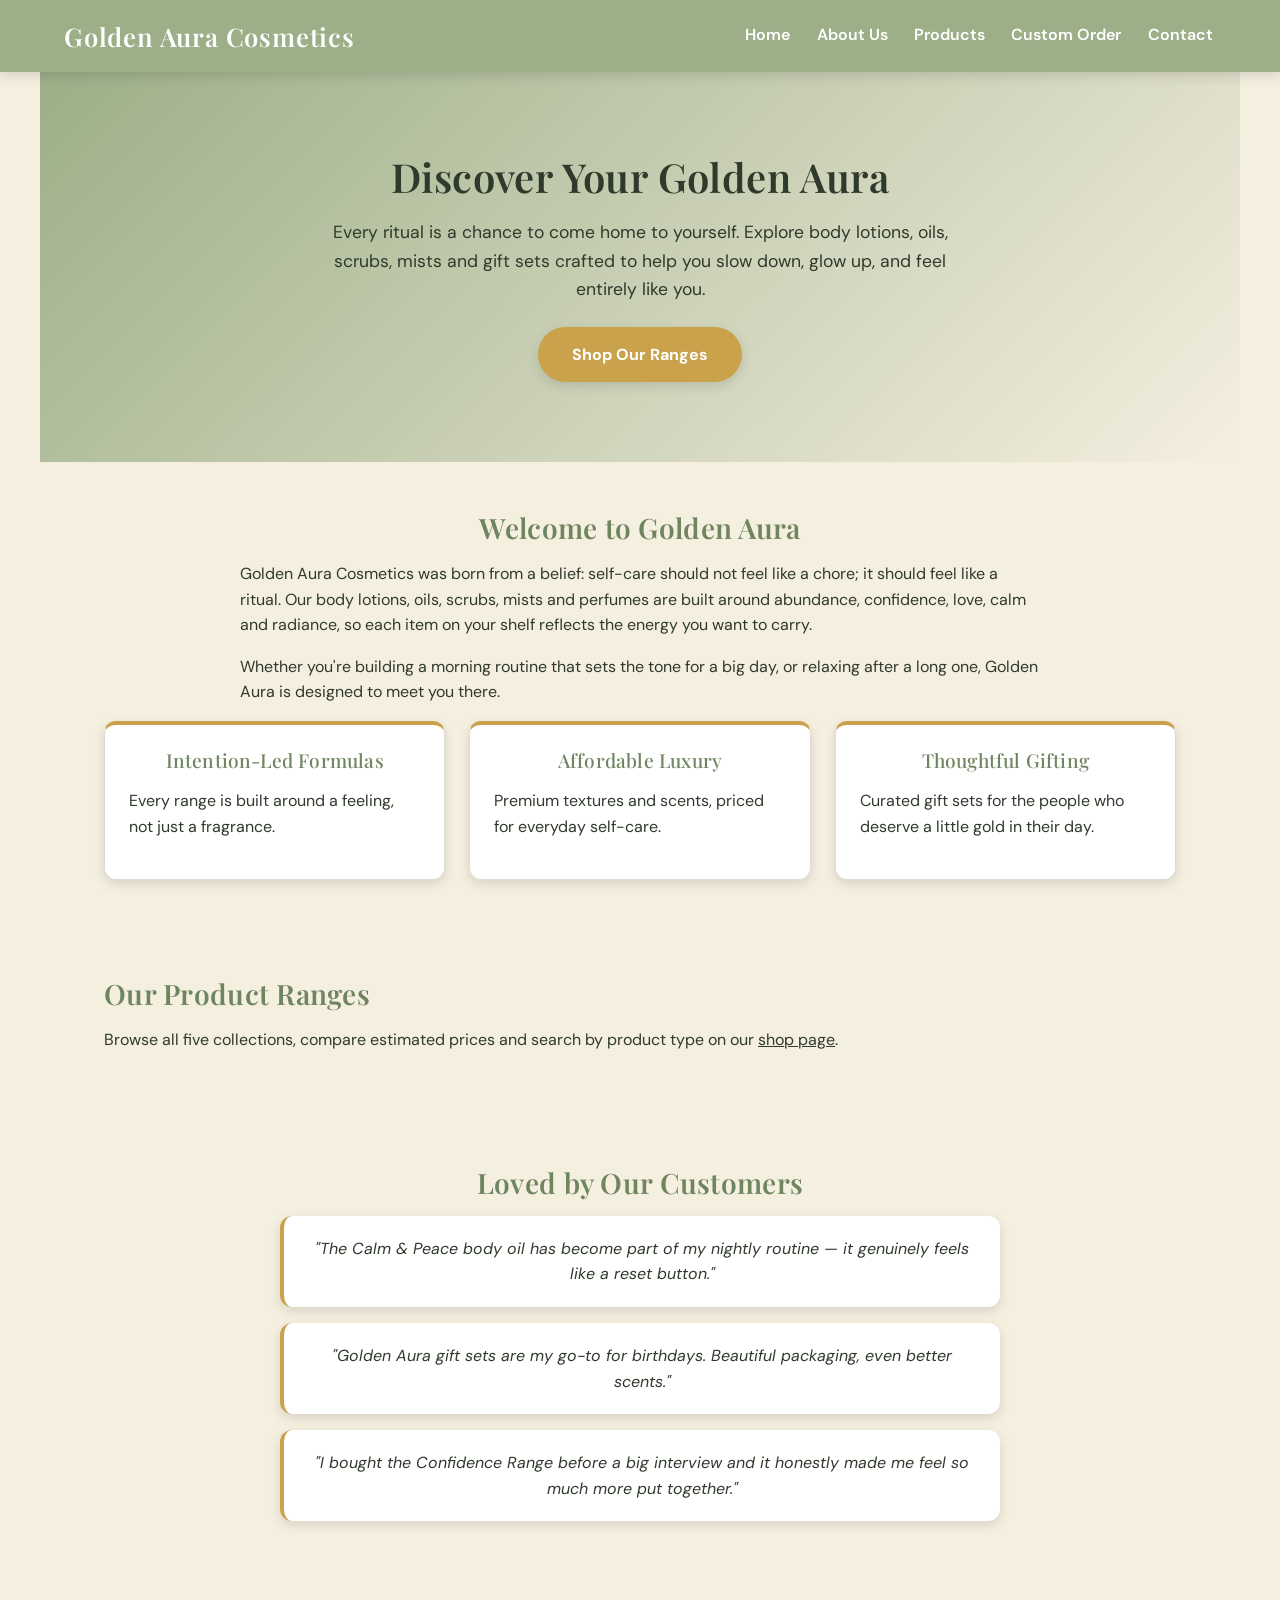
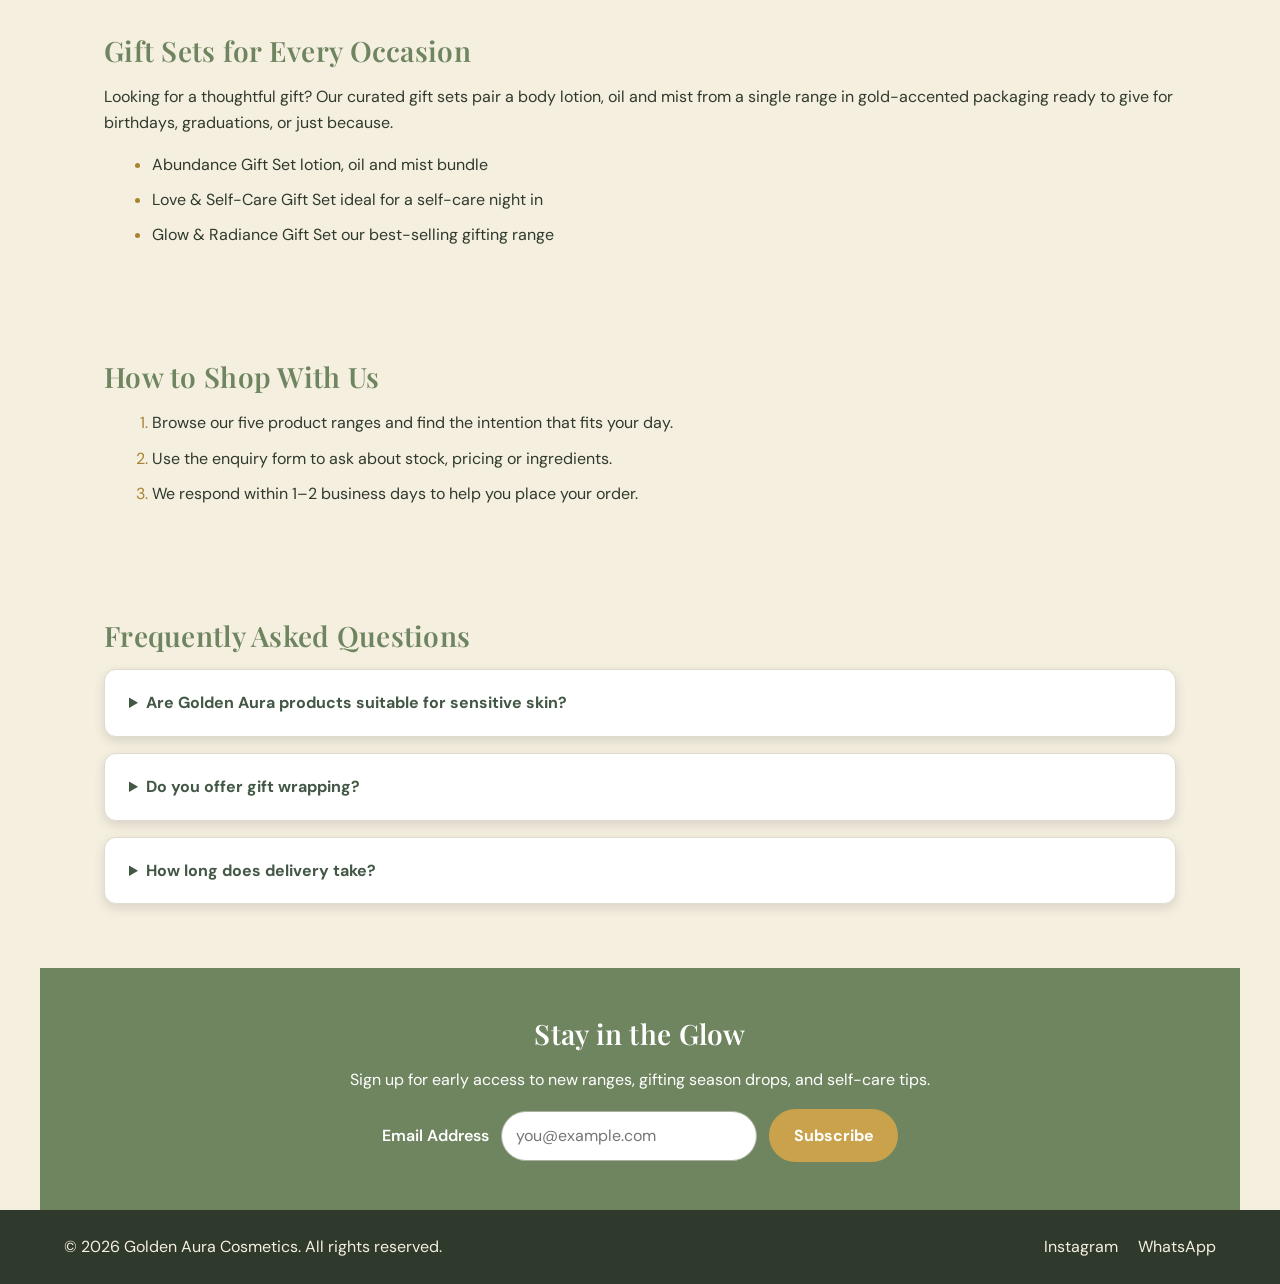
==== index.html @ 9e83bab6 "feat: align site with part 3 requirements Co-authored-by: Copilot <223556219+Copilot@users.noreply.g" ====
<!DOCTYPE html>
<html lang="en">
<head>
  <meta charset="UTF-8">
  <meta name="viewport" content="width=device-width, initial-scale=1.0">
  <title>Golden Aura Cosmetics | Beauty &amp; Self-Care</title>
  <meta name="description" content="Golden Aura Cosmetics offers body lotions, oils, scrubs, perfumes and gift sets inspired by self-care, confidence and positive intention.">
  <meta name="theme-color" content="#9caf88">
  <link rel="canonical" href="https://emgpsd.github.io/wede5020-2026-part-3-st10526409/">
  <link rel="preconnect" href="https://fonts.googleapis.com">
  <link rel="preconnect" href="https://fonts.gstatic.com" crossorigin>
  <link rel="stylesheet" href="https://fonts.googleapis.com/css2?family=DM+Sans:wght@400;500;600;700&amp;family=Playfair+Display:wght@500;600;700&amp;display=swap">
  <link rel="stylesheet" href="css/style.css">
</head>
<body>

  <header>
    <div class="logo">
      <h1>Golden Aura Cosmetics</h1>
    </div>
    <nav>
      <ul>
        <li><a href="index.html">Home</a></li>
        <li><a href="about.html">About Us</a></li>
        <li><a href="products/services.html">Products</a></li>
        <li><a href="enquiry.html">Custom Order</a></li>
        <li><a href="contact.html">Contact</a></li>
      </ul>
    </nav>
  </header>

  <main>

    <section class="hero">
      <h2>Discover Your Golden Aura</h2>
      <p>
        Every ritual is a chance to come home to yourself. Explore body lotions, oils,
        scrubs, mists and gift sets crafted to help you slow down, glow up, and feel
        entirely like you.
      </p>
      <a href="products/services.html" class="cta-button">Shop Our Ranges</a>
    </section>

    <section class="intro">
      <h2>Welcome to Golden Aura</h2>
      <p>
        Golden Aura Cosmetics was born from a belief: self-care should not feel
        like a chore; it should feel like a ritual. Our body lotions, oils, scrubs,
        mists and perfumes are built around abundance, confidence, love, calm and
        radiance, so each item on your shelf reflects the energy you want to carry.
      </p>
      <p>
        Whether you're building a morning routine that sets the tone for a big day,
        or relaxing after a long one, Golden Aura is designed to meet you there.
      </p>
      <div class="value-cards">
      <article class="value-card">
        <h3>Intention-Led Formulas</h3>
        <p>Every range is built around a feeling, not just a fragrance.</p>
      </article>
      <article class="value-card">
        <h3>Affordable Luxury</h3>
        <p>Premium textures and scents, priced for everyday self-care.</p>
      </article>
      <article class="value-card">
        <h3>Thoughtful Gifting</h3>
        <p>Curated gift sets for the people who deserve a little gold in their day.</p>
      </article>
      </div>
    </section>

    <section class="featured-ranges" id="product-ranges">
      <h2>Our Product Ranges</h2>
      <p>Browse all five collections, compare estimated prices and search by product type on our <a href="products/services.html">shop page</a>.</p>
    </section>

    <section class="testimonials-preview">
      <h2>Loved by Our Customers</h2>
      <blockquote>
        "The Calm &amp; Peace body oil has become part of my nightly routine —
        it genuinely feels like a reset button."
      </blockquote>
      <blockquote>
        "Golden Aura gift sets are my go-to for birthdays. Beautiful packaging,
        even better scents."
      </blockquote>
      <blockquote>
        "I bought the Confidence Range before a big interview and it honestly
        made me feel so much more put together."
      </blockquote>
    </section>

    <section class="gift-sets">
      <h2>Gift Sets for Every Occasion</h2>
      <p>
        Looking for a thoughtful gift? Our curated gift sets pair a body lotion,
        oil and mist from a single range in gold-accented packaging ready to
        give for birthdays, graduations, or just because.
      </p>
      <ul>
        <li>Abundance Gift Set lotion, oil and mist bundle</li>
        <li>Love &amp; Self-Care Gift Set ideal for a self-care night in</li>
        <li>Glow &amp; Radiance Gift Set our best-selling gifting range</li>
      </ul>
    </section>

    <section class="how-it-works">
      <h2>How to Shop With Us</h2>
      <ol>
        <li>Browse our five product ranges and find the intention that fits your day.</li>
        <li>Use the enquiry form to ask about stock, pricing or ingredients.</li>
        <li>We respond within 1–2 business days to help you place your order.</li>
      </ol>
    </section>

    <section class="faq-preview">
      <h2>Frequently Asked Questions</h2>
      <details class="faq-item">
        <summary>Are Golden Aura products suitable for sensitive skin?</summary>
        <p>Most of our formulas are gentle and fragrance-balanced, but we recommend checking the ingredient list on each product page or asking us directly via the enquiry form.</p>
      </details>
      <details class="faq-item">
        <summary>Do you offer gift wrapping?</summary>
        <p>Yes, all gift sets come in branded, gold-accented packaging at no extra cost.</p>
      </details>
      <details class="faq-item">
        <summary>How long does delivery take?</summary>
        <p>Delivery timelines depend on your location — reach out via our contact page for an estimate.</p>
      </details>
    </section>

    <section class="newsletter">
      <h2>Stay in the Glow</h2>
      <p>Sign up for early access to new ranges, gifting season drops, and self-care tips.</p>
      <form action="mailto:MY@goldenauracosmetics.com" method="post" enctype="text/plain" data-validate data-mailto="MY@goldenauracosmetics.com">
        <input type="hidden" name="message-type" value="Newsletter sign-up">
        <label for="email">Email Address</label>
        <input type="email" id="email" name="email" placeholder="you@example.com" required>
        <button type="submit">Subscribe</button>
      </form>
    </section>

  </main>

  <footer>
    <div class="footer-content">
      <p>&copy; 2026 Golden Aura Cosmetics. All rights reserved.</p>
      <div class="social-links">
        <a href="https://www.instagram.com/goldenauracosmetics/" target="_blank" rel="noopener noreferrer">Instagram</a>
        <a href="https://wa.me/27671446283" target="_blank" rel="noopener noreferrer">WhatsApp</a>
      </div>
    </div>
  </footer>

  <script src="js/validation.js"></script>
</body>
</html>
---- css/style.css ----
:root {
  /* Brand colours and shared design values */
  --sage: #9caf88;
  --sage-dark: #6f8560;
  --sage-deep: #435745;
  --cream: #f5efe0;
  --gold: #c9a24b;
  --gold-dark: #a8832f;
  --text: #2f3a2c;
  --white: #ffffff;
  --line: #dedbd1;
  --font-main: "DM Sans", "Segoe UI", sans-serif;
  --font-display: "Playfair Display", Georgia, serif;
  --radius: 0.75rem;
  --shadow: 0 0.25rem 0.75rem rgba(0, 0, 0, 0.12);
}

/* Base / keep spacing and images consistent on every page. */
*,
*::before,
*::after {
  margin: 0;
  padding: 0;
  box-sizing: border-box;
}

html {
  font-size: 100%;
  scroll-behavior: smooth;
}

body {
  display: flex;
  flex-direction: column;
  min-height: 100vh;
  margin: 0;
  color: var(--text);
  background: var(--cream);
  font-family: var(--font-main);
  font-size: 1rem;
  font-weight: 400;
  line-height: 1.6;
}

img {
  display: block;
  max-width: 100%;
  height: auto;
}

a {
  color: inherit;
}

a:hover {
  color: var(--gold-dark);
}

a:focus-visible,
button:focus-visible,
input:focus-visible,
textarea:focus-visible,
select:focus-visible {
  outline: 3px solid var(--gold-dark);
  outline-offset: 3px;
}

a:active {
  color: var(--sage-deep);
}

h1,
h2,
h3,
h4,
h5,
h6 {
  margin: 0 0 1rem;
  font-family: var(--font-display);
  font-weight: 600;
  line-height: 1.25;
  letter-spacing: 0.01em;
}

h1 {
  font-size: 2.25rem;
}

h2 {
  color: var(--sage-dark);
  font-size: 1.75rem;
}

h3 {
  font-size: 1.2rem;
}

h4 {
  font-size: 1.1rem;
}

h5 {
  font-size: 1rem;
}

h6 {
  font-size: 0.9rem;
}

p {
  margin-top: 0;
  margin-bottom: 1rem;
}

ul,
ol {
  margin-bottom: 1rem;
  padding-left: 1.5rem;
}

main {
  flex: 1;
  width: 100%;
}

main > section {
  width: min(100%, 75rem);
  margin: 0 auto;
  padding: 3rem 5%;
}

/* Shared header and navigation use Flexbox for wide and narrow screens. */
header {
  position: sticky;
  z-index: 10;
  top: 0;
  display: flex;
  align-items: center;
  justify-content: space-between;
  gap: 1.5rem;
  padding: 1rem 5%;
  color: var(--white);
  background: var(--sage);
  box-shadow: var(--shadow);
}

.logo h1 {
  margin: 0;
  color: var(--white);
  font-size: 1.6rem;
  letter-spacing: 0.05rem;
}

.logo {
  display: flex;
  align-items: center;
  gap: 0.75rem;
}

.logo img {
  width: 3.5rem;
  height: 3.5rem;
  object-fit: contain;
  background: var(--cream);
  border-radius: 50%;
}

nav ul {
  display: flex;
  align-items: center;
  gap: 1.25rem;
  margin: 0;
  padding: 0;
  list-style: none;
}

nav a {
  display: inline-block;
  padding: 0.4rem 0.2rem;
  color: var(--white);
  font-weight: 600;
  text-decoration: none;
  border-bottom: 0.15rem solid transparent;
  transition: color 180ms ease, border-color 180ms ease;
}

nav a:hover,
nav a:focus-visible {
  color: var(--cream);
  border-bottom-color: var(--gold);
}

nav a:active {
  color: var(--gold);
}

/* Home-page hero and call-to-action. */
main > .hero {
  max-width: none;
  padding: 5rem 5%;
  text-align: center;
  background: linear-gradient(135deg, var(--sage), var(--cream));
}

.hero h2 {
  color: var(--text);
  font-size: 2.5rem;
}

.hero p {
  max-width: 40rem;
  margin: 0 auto 1.5rem;
  font-size: 1.1rem;
}

.cta-button {
  display: inline-block;
  padding: 0.8rem 2rem;
  color: var(--white);
  background: var(--gold);
  border: 2px solid transparent;
  border-radius: 2rem;
  box-shadow: var(--shadow);
  font-weight: 700;
  text-decoration: none;
  transition: background-color 180ms ease, transform 180ms ease;
}

.cta-button:hover,
.cta-button:focus-visible {
  background: var(--gold-dark);
  transform: translateY(-0.15rem);
}

.cta-button:active {
  transform: translateY(0);
}

.intro,
.testimonials-preview {
  text-align: center;
}

.intro p {
  max-width: 50rem;
  margin-right: auto;
  margin-left: auto;
  text-align: left;
}

/* Card collections use Grid and collapse progressively at smaller widths. */
.value-cards,
.range-cards {
  display: grid;
  grid-template-columns: repeat(3, minmax(0, 1fr));
  gap: 1.5rem;
}

.value-card,
.range-card {
  padding: 1.5rem;
  background: var(--white);
  border: 1px solid var(--line);
  border-top: 0.3rem solid var(--gold);
  border-radius: var(--radius);
  box-shadow: var(--shadow);
  transition: transform 180ms ease, box-shadow 180ms ease;
}

.value-card:hover,
.range-card:hover {
  transform: translateY(-0.25rem);
  box-shadow: 0 0.5rem 1.2rem rgba(0, 0, 0, 0.18);
}

.value-card h3,
.range-card h3,
.faq-item h3 {
  color: var(--sage-dark);
}

blockquote {
  max-width: 45rem;
  margin: 0 auto 1rem;
  padding: 1.25rem 1.5rem;
  background: var(--white);
  border-left: 0.3rem solid var(--gold);
  border-radius: var(--radius);
  box-shadow: var(--shadow);
  font-style: italic;
}

.gift-sets ul,
.how-it-works ol {
  margin-left: 1.5rem;
}

.gift-sets li,
.how-it-works li {
  margin-bottom: 0.6rem;
}

.gift-sets li::marker,
.how-it-works li::marker {
  color: var(--gold-dark);
}

.faq-item {
  margin-bottom: 1rem;
  padding: 1.25rem 1.5rem;
  background: var(--white);
  border: 1px solid var(--line);
  border-radius: var(--radius);
  box-shadow: var(--shadow);
}

.faq-item p {
  margin-bottom: 0;
}

.faq-item summary {
  color: var(--sage-deep);
  font-weight: 700;
  cursor: pointer;
}

.faq-item[open] summary {
  margin-bottom: 0.75rem;
}

.product-browser {
  width: min(100%, 75rem);
  margin: 0 auto;
  padding: 1.5rem 0 3rem;
}

.product-controls {
  display: grid;
  grid-template-columns: repeat(2, minmax(0, 1fr));
  gap: 1rem;
}

.product-controls label {
  display: block;
  margin-bottom: 0.35rem;
  font-weight: 700;
}

.product-controls input,
.product-controls select {
  width: 100%;
}

.product-results {
  min-height: 1.6em;
  margin: 1rem 0;
}

.product-card {
  display: flex;
  flex-direction: column;
  align-items: flex-start;
  gap: 0.75rem;
}

.product-card h3,
.product-card p {
  margin: 0;
}

.product-card > a {
  margin-top: auto;
  color: var(--sage-deep);
  font-weight: 700;
}

.product-price {
  font-weight: 700;
}

.product-image-button {
  display: block;
  width: 100%;
  padding: 0;
  overflow: hidden;
  background: transparent;
  border: 0;
}

.product-image-button:hover,
.product-image-button:focus-visible {
  background: transparent;
  border: 0;
}

.product-image-button img {
  width: 100%;
  aspect-ratio: 3 / 2;
  object-fit: cover;
  transition: transform 180ms ease;
}

.product-image-button:hover img,
.product-image-button:focus-visible img {
  transform: scale(1.04);
}

.lightbox {
  width: min(92vw, 56rem);
  max-width: none;
  max-height: 90vh;
  margin: auto;
  padding: 1rem;
  color: var(--text);
  background: var(--white);
  border: 1px solid var(--line);
  border-radius: var(--radius);
  box-shadow: var(--shadow);
}

.lightbox::backdrop {
  background: rgba(25, 32, 24, 0.78);
}

.lightbox form {
  display: flex;
  justify-content: flex-end;
  margin-bottom: 0.5rem;
}

.lightbox img {
  width: 100%;
  max-height: 72vh;
  object-fit: contain;
}

.lightbox p {
  margin: 0.75rem 0 0;
  font-weight: 700;
}

.enquiry-result {
  margin-top: 1.5rem;
  padding: 1.25rem;
  background: var(--white);
  border: 1px solid var(--line);
  border-left: 0.3rem solid var(--gold);
  border-radius: var(--radius);
}

.estimate-warning {
  padding: 0.75rem;
  color: #6b3b00;
  background: #fff3d6;
  border-radius: 0.35rem;
}

.enquiry-result[hidden] {
  display: none;
}

.range-options {
  display: grid;
  gap: 0.4rem;
}

.range-options label {
  font-weight: 400;
}

.range-options input {
  accent-color: var(--sage-dark);
}

/* Newsletter and shared form controls. */
main > .newsletter {
  max-width: none;
  text-align: center;
  color: var(--white);
  background: var(--sage-dark);
}

.newsletter h2 {
  color: var(--white);
}

.newsletter form {
  display: flex;
  align-items: center;
  justify-content: center;
  flex-wrap: wrap;
  gap: 0.75rem;
  margin-top: 1rem;
}

.newsletter label {
  font-weight: 600;
}

input,
textarea,
select {
  max-width: 100%;
  padding: 0.7rem 0.85rem;
  color: var(--text);
  background: var(--white);
  border: 1px solid #a9b09f;
  border-radius: 0.35rem;
  font: inherit;
  transition: border-color 160ms ease, box-shadow 160ms ease;
}

input:hover,
textarea:hover,
select:hover {
  border-color: var(--sage-dark);
}

input:focus,
textarea:focus,
select:focus {
  border-color: var(--gold-dark);
  box-shadow: 0 0 0 3px rgba(201, 162, 75, 0.2);
}

input:active,
textarea:active,
select:active {
  border-color: var(--gold-dark);
}

.newsletter input[type="email"] {
  min-width: min(16rem, 100%);
  border-radius: 2rem;
}

button {
  padding: 0.75rem 1.4rem;
  color: var(--white);
  background: var(--sage-dark);
  border: 2px solid var(--sage-dark);
  border-radius: 0.4rem;
  font: inherit;
  font-weight: 700;
  cursor: pointer;
  transition: color 160ms ease, background-color 160ms ease, transform 160ms ease;
}

button:hover,
button:focus-visible {
  color: var(--text);
  background: var(--gold);
  border-color: var(--gold-dark);
}

button:active {
  transform: translateY(1px);
}

.newsletter button {
  background: var(--gold);
  border-color: var(--gold);
  border-radius: 2rem;
}

.newsletter button:hover,
.newsletter button:focus-visible {
  background: var(--gold-dark);
}

/* Footer layout keeps copyright and social links easy to scan. */
footer {
  padding: 1.5rem 5%;
  color: var(--cream);
  background: var(--text);
}

.footer-content {
  display: flex;
  align-items: center;
  justify-content: space-between;
  flex-wrap: wrap;
  gap: 1rem;
}

.footer-content p {
  margin-bottom: 0;
}

.social-links {
  display: flex;
  flex-wrap: wrap;
  gap: 1.25rem;
}

.social-links a {
  color: var(--cream);
  text-decoration: none;
  transition: color 160ms ease;
}

.social-links a:hover,
.social-links a:focus-visible {
  color: var(--gold);
}

.social-links a:active {
  color: var(--white);
}

/* Contact page uses a two-column information and message layout. */
body.contact-page main {
  display: grid;
  grid-template-columns: minmax(0, 1fr);
  grid-template-areas: "intro" "location" "form" "social";
  gap: 0 2rem;
  width: min(100%, 75rem);
  margin: 0 auto;
}

body.contact-page .page-intro {
  grid-area: intro;
  width: 100%;
  text-align: center;
}

.contact-location {
  grid-area: location;
  display: grid;
  grid-template-columns: minmax(0, 1.2fr) minmax(16rem, 0.8fr);
  align-items: stretch;
  gap: 2rem;
  width: 100%;
}

.map-section {
  min-width: 0;
  min-height: 22rem;
}

.map-section iframe {
  display: block;
  width: 100%;
  height: 100%;
  min-height: 22rem;
  border: 0;
  border-radius: var(--radius);
}

.contact-details {
  min-width: 0;
}

.contact-details address {
  font-style: normal;
}

.contact-details ul {
  padding-left: 1.25rem;
}

.contact-form {
  grid-area: form;
}

.contact-form form,
.custom-order-form form {
  display: grid;
  gap: 0.85rem;
}

.contact-form label,
.custom-order-form fieldset > label {
  font-weight: 600;
}

.contact-form input,
.contact-form textarea,
.custom-order-form textarea,
.custom-order-form select {
  width: 100%;
}

.contact-form button {
  justify-self: start;
}

body.contact-page .social {
  grid-area: social;
  width: 100%;
  padding-top: 1rem;
  border-top: 1px solid var(--line);
}

/* Custom-order fieldsets form a clear, scannable grid. */
body.custom-order-page main {
  width: min(100%, 65rem);
  margin: 0 auto;
}

body.custom-order-page .page-intro {
  text-align: center;
}

.custom-order-form form {
  grid-template-columns: repeat(2, minmax(0, 1fr));
}

.custom-order-form fieldset {
  display: flex;
  flex-direction: column;
  gap: 0.65rem;
  min-width: 0;
  padding: 1.25rem;
  background: var(--white);
  border: 1px solid var(--line);
  border-radius: var(--radius);
}

.custom-order-form legend {
  padding: 0 0.4rem;
  color: var(--sage-dark);
  font-weight: 700;
}

.custom-order-form fieldset > label:has(input[type="checkbox"]) {
  font-weight: 400;
}

.custom-order-form input[type="checkbox"] {
  accent-color: var(--sage-dark);
}

.custom-order-form button {
  justify-self: start;
}

/* The About page keeps its story-focused composition within the shared theme. */
.site-header {
  position: relative;
  align-items: center;
  justify-content: space-between;
  gap: 2rem;
  padding: 1.1rem clamp(1.25rem, 6vw, 6rem);
  color: var(--text);
  background: var(--white);
  border-bottom: 1px solid var(--line);
}

.brand {
  color: var(--sage-deep);
  font-family: var(--font-display);
  font-size: 1.3rem;
  font-weight: 600;
  line-height: 1.2;
  text-decoration: none;
  white-space: nowrap;
}

.site-nav ul {
  justify-content: flex-end;
  gap: clamp(1rem, 2.4vw, 2rem);
}

.site-nav a {
  color: var(--text);
  border-bottom-width: 2px;
}

.site-nav a:hover,
.site-nav a:focus-visible,
.site-nav a[aria-current="page"] {
  color: var(--gold-dark);
  border-color: var(--gold-dark);
}

main > .story-hero {
  display: grid;
  grid-template-columns: minmax(0, 0.92fr) minmax(20rem, 1.08fr);
  grid-template-areas: "copy image";
  align-items: center;
  gap: clamp(2.5rem, 7vw, 7rem);
  width: min(100% - 3rem, 76rem);
  max-width: none;
  margin: 0 auto;
  padding: clamp(4rem, 8vw, 7.5rem) 0;
}

.story-copy {
  grid-area: copy;
}

.eyebrow {
  margin-bottom: 1rem;
  color: var(--gold-dark);
  font-size: 0.75rem;
  font-weight: 700;
  letter-spacing: 0.14em;
  text-transform: uppercase;
}

.story-copy h1,
.site-header h1,
.purpose-panel h2,
.values-section h2,
.audience-copy h2,
.value-card h3 {
  font-family: var(--font-display);
  font-weight: 500;
  line-height: 1.2;
}

.story-copy h1 {
  max-width: 11ch;
  margin-bottom: 1.5rem;
  font-size: clamp(2.7rem, 5.3vw, 5rem);
}

.story-copy > p:not(.eyebrow) {
  max-width: 37rem;
  color: #505a51;
  font-size: 1.05rem;
}

.hero-note {
  display: flex;
  align-items: center;
  gap: 0.75rem;
  margin-top: 2rem;
  color: var(--sage-deep);
  font-size: 0.85rem;
  font-weight: 700;
}

.hero-note::before {
  width: 2.5rem;
  height: 1px;
  background: var(--gold);
  content: "";
}

.story-image {
  position: relative;
  grid-area: image;
  min-height: 28rem;
  isolation: isolate;
}

.story-image::before {
  position: absolute;
  z-index: -1;
  top: 1.5rem;
  right: -1.25rem;
  bottom: -1.25rem;
  left: 1.5rem;
  border: 1px solid var(--gold);
  content: "";
}

.story-image img {
  width: 100%;
  height: 100%;
  min-height: 28rem;
  object-fit: cover;
  box-shadow: var(--shadow);
}

.image-caption {
  position: absolute;
  right: -1.5rem;
  bottom: 1.75rem;
  max-width: 14rem;
  padding: 1rem 1.25rem;
  color: var(--white);
  background: var(--sage-deep);
  font-family: var(--font-display);
  font-size: 1.15rem;
  line-height: 1.4;
}

main > .purpose-band {
  display: grid;
  grid-template-columns: repeat(2, minmax(0, 1fr));
  gap: 1px;
  width: 100%;
  max-width: none;
  padding: 0;
  background: var(--line);
  border-top: 1px solid var(--line);
  border-bottom: 1px solid var(--line);
}

.purpose-panel {
  padding: clamp(2.5rem, 6vw, 5rem) max(2rem, calc((100vw - 66rem) / 2));
  background: var(--white);
}

.purpose-panel:nth-child(2) {
  background: #eeeee5;
}

.purpose-panel h2,
.values-section h2,
.audience-copy h2 {
  margin-bottom: 1rem;
  font-size: clamp(1.9rem, 3vw, 2.75rem);
}

.purpose-panel p {
  max-width: 31rem;
  margin-bottom: 0;
  color: #505a51;
}

main > .values-section {
  width: min(100% - 3rem, 76rem);
  max-width: none;
  margin: 0 auto;
  padding: clamp(4rem, 8vw, 7rem) 0;
}

.section-heading {
  display: flex;
  align-items: end;
  justify-content: space-between;
  gap: 2rem;
  margin-bottom: 2rem;
}

.section-heading .eyebrow {
  margin-bottom: 0.5rem;
}

.section-heading h2 {
  margin-bottom: 0;
}

.section-heading > p {
  max-width: 22rem;
  margin-bottom: 0.25rem;
  color: #596259;
}

.value-grid {
  display: grid;
  grid-template-columns: repeat(3, minmax(0, 1fr));
  gap: 1rem;
}

.value-grid .value-card {
  min-height: 14rem;
  padding: 1.75rem;
  border: 1px solid var(--line);
  border-radius: 0;
  box-shadow: 0 0.5rem 1.5rem rgba(36, 49, 41, 0.04);
}

.value-grid .value-card:hover {
  transform: translateY(-0.25rem);
  box-shadow: var(--shadow);
}

.value-card span {
  display: inline-block;
  margin-bottom: 1.5rem;
  color: var(--gold-dark);
  font-size: 0.8rem;
  font-weight: 700;
}

.value-grid .value-card h3 {
  margin-bottom: 0.75rem;
  font-size: 1.4rem;
}

.value-grid .value-card p {
  margin-bottom: 0;
  color: #596259;
  font-size: 0.95rem;
}

main > .audience-band {
  display: grid;
  grid-template-columns: minmax(13rem, 0.72fr) minmax(0, 1.28fr);
  grid-template-areas: "label content";
  align-items: center;
  gap: 3rem;
  width: 100%;
  max-width: none;
  padding: clamp(3rem, 6vw, 5rem) max(1.5rem, calc((100vw - 76rem) / 2));
  color: var(--white);
  background: var(--sage-deep);
}

.audience-copy {
  grid-area: content;
  max-width: 44rem;
}

.audience-band .eyebrow {
  grid-area: label;
  align-self: center;
  margin: 0;
  color: #f1d78f;
}

.audience-copy h2 {
  color: var(--white);
}

.audience-copy p {
  margin-bottom: 0;
  color: #e4e8df;
}

.site-footer {
  display: flex;
  align-items: center;
  justify-content: space-between;
  gap: 1rem;
  padding: 1.5rem clamp(1.25rem, 6vw, 6rem);
  color: #566057;
  background: var(--white);
  font-size: 0.85rem;
}

.site-footer p {
  margin: 0;
}

/* Shop page centres the brand image while keeping it within the viewport. */
.shop-page main {
  min-height: 0;
  padding: 0;
}

.shop-brand {
  display: grid;
  justify-items: center;
  gap: 1.5rem;
  width: min(100%, 34rem);
  padding: 2rem;
  text-align: center;
  background: var(--white);
  border: 1px solid var(--gold);
  border-radius: var(--radius);
  box-shadow: var(--shadow);
}

.shop-brand img {
  width: min(100%, 31.25rem);
  aspect-ratio: 1;
  object-fit: contain;
}

.shop-brand h2 {
  margin: 0;
  color: var(--sage-dark);
}

/* Smaller desktop and landscape tablet screens use a roomier two-card grid. */
@media (max-width: 1024px) {
  .range-cards {
    grid-template-columns: repeat(2, minmax(0, 1fr));
  }

  .product-controls {
    grid-template-columns: minmax(0, 1fr);
  }
}

/* Tablet: navigation, cards and multi-column page areas become compact. */
@media (max-width: 768px) {
  header {
    flex-direction: column;
    gap: 0.75rem;
    text-align: center;
  }

  nav ul {
    justify-content: center;
    flex-wrap: wrap;
    gap: 0.5rem 1rem;
  }

  .site-header {
    align-items: center;
  }

  .site-nav ul {
    justify-content: center;
  }

  .hero h2 {
    font-size: 2rem;
  }

  .value-cards,
  .range-cards {
    grid-template-columns: repeat(2, minmax(0, 1fr));
  }

  .footer-content {
    flex-direction: column;
    text-align: center;
  }

  body.contact-page main {
    grid-template-columns: minmax(0, 1fr);
    grid-template-areas: "intro" "location" "form" "social";
    width: min(100%, 48rem);
  }

  .contact-location {
    grid-template-columns: minmax(0, 1fr);
    gap: 1.25rem;
  }

  .map-section,
  .map-section iframe {
    min-height: 18rem;
  }

  .contact-details,
  .contact-form {
    width: 100%;
  }

  .custom-order-form form {
    grid-template-columns: minmax(0, 1fr);
  }

  main > .story-hero {
    grid-template-columns: minmax(0, 1fr) minmax(14rem, 0.9fr);
    gap: 1.5rem;
  }

  .story-image,
  .story-image img {
    min-height: 23rem;
  }

  .section-heading {
    align-items: flex-start;
    flex-direction: column;
    gap: 1rem;
  }

  main > .audience-band {
    grid-template-columns: minmax(0, 1fr);
    grid-template-areas: "label" "content";
    gap: 1rem;
  }
}

/* Mobile: stack content, simplify navigation and keep controls full-width. */
@media (max-width: 480px) {
  h2 {
    font-size: 1.4rem;
  }

  .logo h1 {
    font-size: 1.3rem;
  }

  nav ul {
    display: grid;
    grid-template-columns: repeat(2, minmax(0, 1fr));
    justify-content: stretch;
    gap: 0.35rem 0.75rem;
  }

  nav a {
    font-size: 0.9rem;
  }

  main > section {
    padding: 2rem 5%;
  }

  main > .hero {
    padding: 3rem 5%;
  }

  .hero h2 {
    font-size: 1.7rem;
  }

  .value-cards,
  .range-cards,
  .value-grid {
    grid-template-columns: minmax(0, 1fr);
  }

  .newsletter form,
  .footer-content,
  .site-footer {
    align-items: stretch;
    flex-direction: column;
  }

  .newsletter input[type="email"],
  .newsletter button {
    width: 100%;
  }

  .contact-form button,
  .custom-order-form button {
    width: 100%;
  }

  main > .story-hero {
    grid-template-columns: minmax(0, 1fr);
    grid-template-areas: "copy" "image";
    width: min(100% - 2.5rem, 34rem);
    gap: 2rem;
    padding: 3.25rem 0 4rem;
  }

  .story-copy h1 {
    max-width: 12ch;
    font-size: clamp(2.65rem, 12vw, 3.5rem);
  }

  .story-copy > p:not(.eyebrow) {
    font-size: 1rem;
  }

  .story-image,
  .story-image img {
    min-height: 20rem;
  }

  .story-image::before {
    right: -0.5rem;
    bottom: -0.5rem;
    left: 0.75rem;
  }

  .image-caption {
    right: -0.25rem;
    bottom: 1rem;
    max-width: 12rem;
    font-size: 1rem;
  }

  main > .purpose-band {
    grid-template-columns: minmax(0, 1fr);
  }

  .purpose-panel {
    padding: 2.5rem 1.5rem;
  }

  main > .values-section {
    width: min(100% - 2.5rem, 34rem);
    padding: 4rem 0;
  }

  .value-grid .value-card {
    min-height: 0;
  }

  main > .audience-band {
    padding: 3rem 1.25rem;
  }

  .site-footer {
    align-items: flex-start;
    padding: 1.25rem;
  }

  .shop-page main {
    min-height: 60vh;
    padding: 1rem;
  }

  .shop-brand {
    padding: 1.25rem;
  }
}

/* Honour visitors who prefer reduced motion. */
@media (prefers-reduced-motion: reduce) {
  *,
  *::before,
  *::after {
    scroll-behavior: auto !important;
    transition-duration: 0.01ms !important;
  }
}

.field-error {
  display: block;
  color: #b3261e;
  font-size: 0.875rem;
  margin-top: 0.25rem;
  min-height: 1.2em;
}
 
input.invalid,
textarea.invalid,
select.invalid {
  border: 0.125rem solid #b3261e;
}
 
.form-success {
  margin-top: 1rem;
  padding: 0.75rem 1rem;
  border-left: 0.3rem solid #c9a24b; /* gold accent */
  background-color: #eef3e8;         /* soft sage tint */
  border-radius: 0.5rem;
}
 .map-container {
  max-width: 100%;
  border-radius: 0.75rem;
  overflow: hidden;
  box-shadow: 0 0.25rem 0.75rem rgba(0, 0, 0, 0.12);
}

#map {
  width: 100%;
  height: 25rem;
}

.map-fallback {
  font-size: 0.875rem;
  margin-top: 0.5rem;
}

@media (max-width: 480px) {
  #map {
    height: 18rem;
  }
}
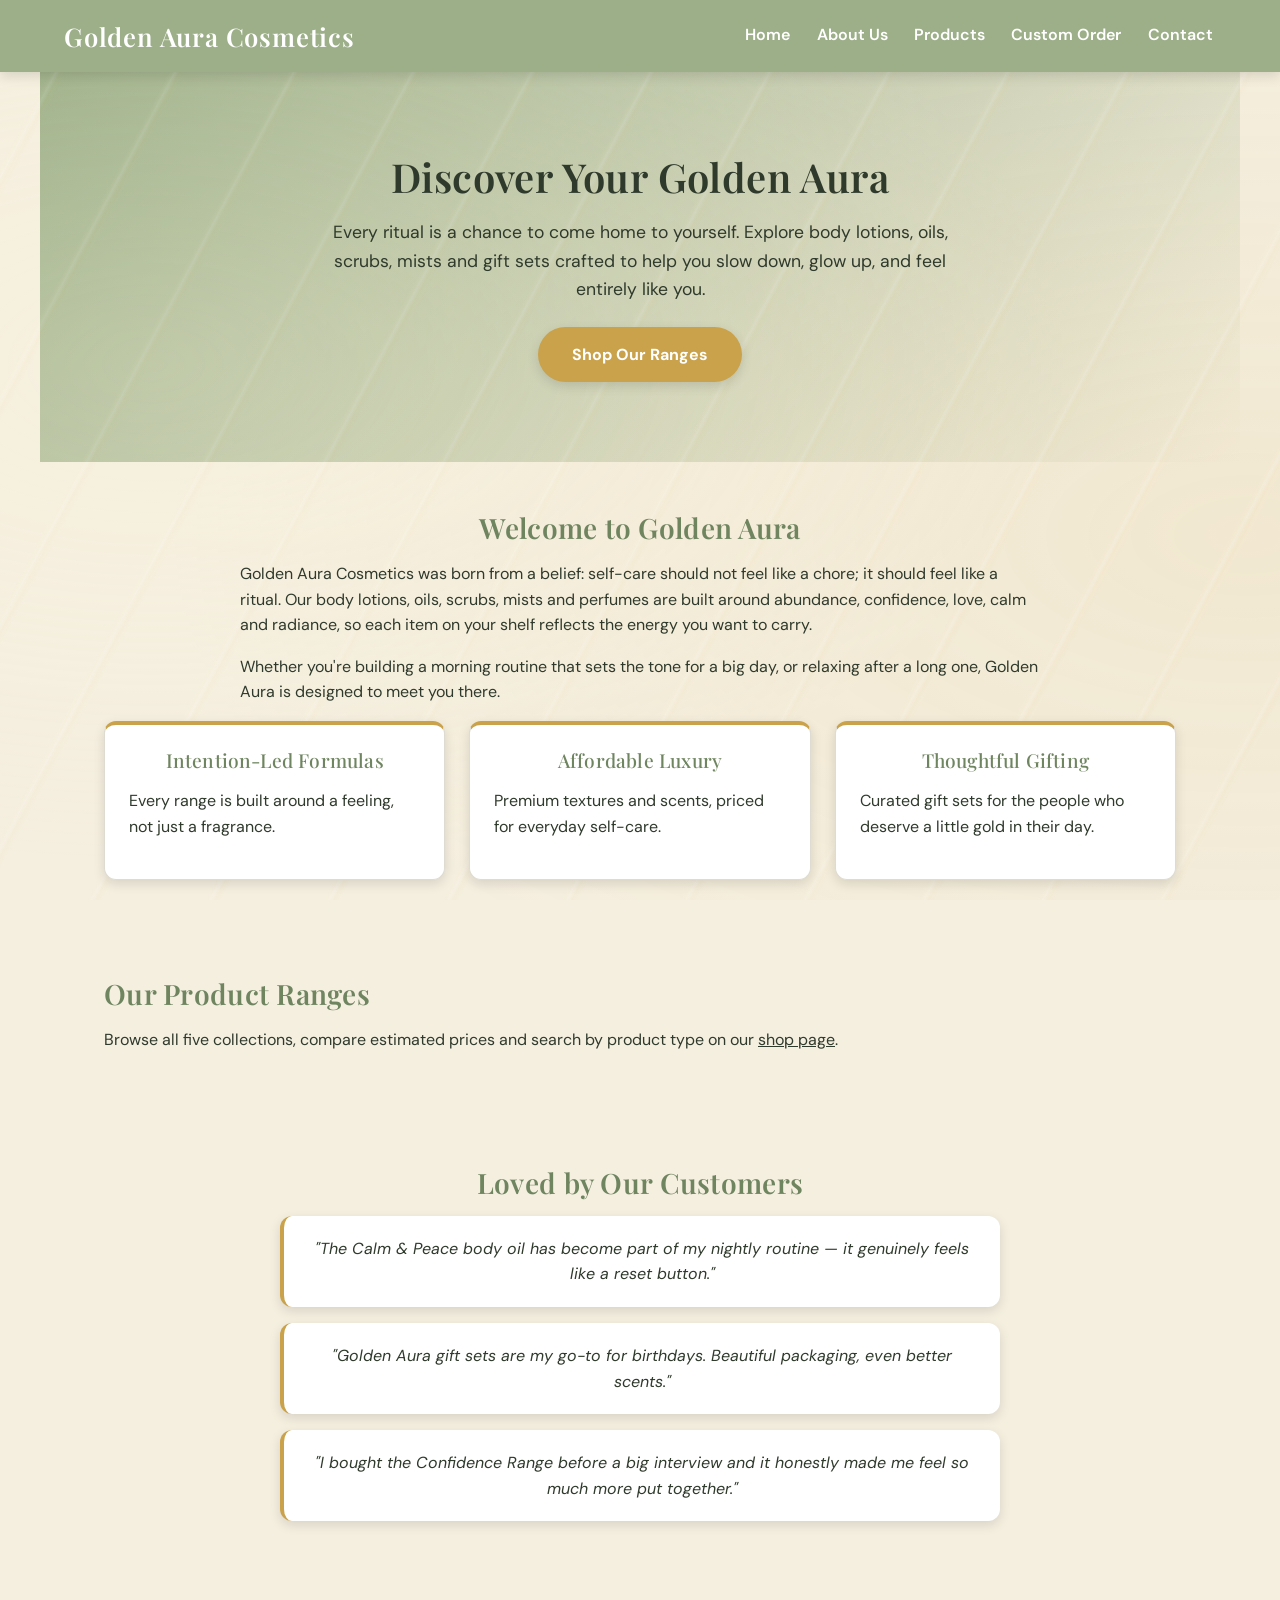
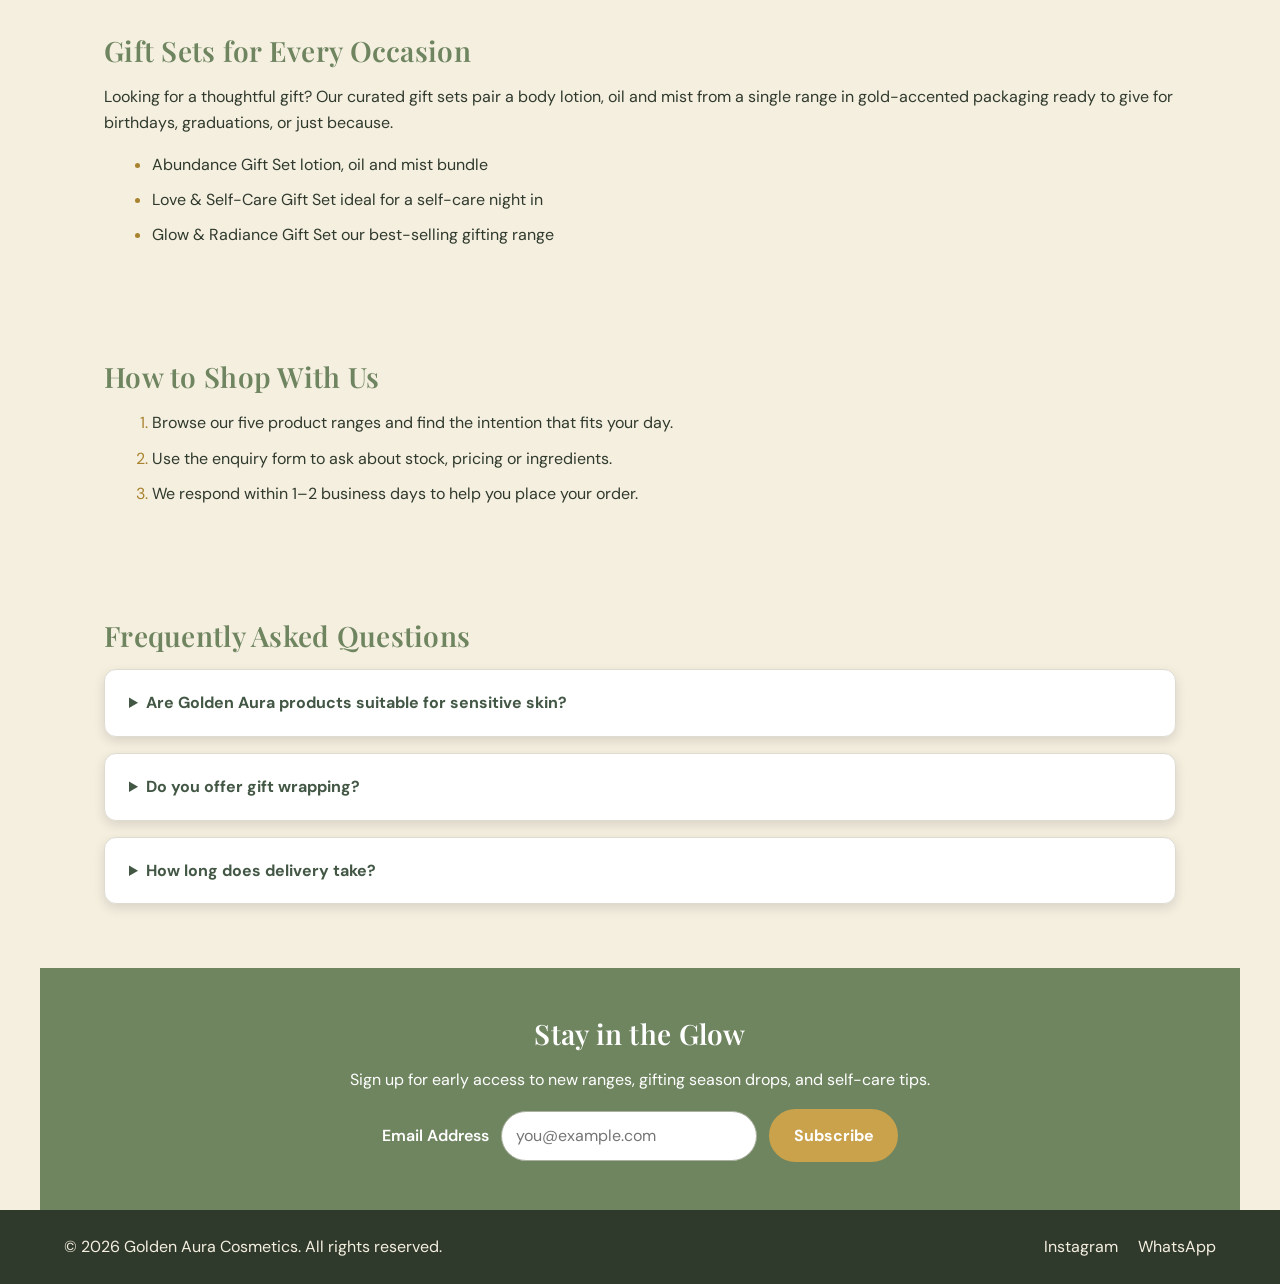
==== commit e09a6700: "added some java script coding of roses floating in the bacground" ====
--- a/index.html
+++ b/index.html
@@ -13,6 +13,7 @@
   <link rel="stylesheet" href="css/style.css">
 </head>
 <body>
+  <div class="shimmer-bg-container" id="bgRoseContainer" aria-hidden="true"></div>
 
   <header>
     <div class="logo">
@@ -153,5 +154,6 @@
   </footer>
 
   <script src="js/validation.js"></script>
+  <script src="js/roses.js"></script>
 </body>
 </html>
--- a/css/style.css
+++ b/css/style.css
@@ -42,6 +42,107 @@
   line-height: 1.6;
 }
 
+header,
+footer {
+  position: relative;
+  z-index: 1;
+}
+
+main > section > * {
+  position: relative;
+  z-index: 1;
+}
+
+.shimmer-bg-container {
+  position: fixed;
+  z-index: 0;
+  inset: 0;
+  overflow: hidden;
+  pointer-events: none;
+}
+
+.shimmer-bg-container::before {
+  position: absolute;
+  z-index: 0;
+  inset: -45%;
+  background-image:
+    repeating-linear-gradient(118deg, transparent 0 42px, rgba(255, 246, 208, 0.1) 45px, rgba(255, 255, 255, 0.24) 47px, rgba(236, 195, 91, 0.08) 51px, transparent 57px 105px),
+    radial-gradient(ellipse at 30% 45%, rgba(255, 248, 217, 0.38), transparent 38%),
+    radial-gradient(ellipse at 75% 55%, rgba(218, 172, 69, 0.2), transparent 42%);
+  content: "";
+  opacity: 0.48;
+  animation: shimmer-drift 16s ease-in-out infinite alternate;
+}
+
+.rose-shimmer {
+  position: absolute;
+  z-index: 1;
+  width: var(--sparkle-size);
+  height: var(--sparkle-size);
+  border-radius: 50%;
+  background: #fff9db;
+  box-shadow: 0 0 0.45rem 0.12rem rgba(255, 232, 153, 0.8);
+  opacity: 0;
+  animation: sparkle-twinkle var(--sparkle-duration) ease-in-out var(--sparkle-delay) infinite;
+}
+
+.gold-rose {
+  position: absolute;
+  z-index: 2;
+  bottom: -4rem;
+  width: var(--rose-size);
+  height: var(--rose-size);
+  background-image: url("../assets/gold-rose.svg");
+  background-repeat: no-repeat;
+  background-size: contain;
+  opacity: 0;
+  animation: rose-float var(--rose-duration) ease-in-out var(--rose-delay) infinite;
+  filter: drop-shadow(0 0 0.25rem rgba(132, 83, 13, 0.3));
+  will-change: transform, opacity;
+}
+
+@keyframes rose-float {
+  0% {
+    opacity: 0;
+    transform: translate3d(0, 0, 0) scale(0.45) rotate(0deg);
+  }
+  20%,
+  80% {
+    opacity: var(--rose-opacity, 0.55);
+    filter: drop-shadow(0 0 0.65rem rgba(201, 162, 75, 0.85)) brightness(1.12);
+  }
+  50% {
+    opacity: 0.42;
+    transform: translate3d(var(--rose-sway, 0), -55vh, 0) scale(0.75) rotate(180deg);
+    filter: drop-shadow(0 0 0.4rem rgba(168, 131, 47, 0.55)) brightness(1.04);
+  }
+  100% {
+    opacity: 0;
+    transform: translate3d(0, -110vh, 0) scale(1) rotate(60deg);
+  }
+}
+
+@keyframes shimmer-drift {
+  from {
+    transform: translate3d(-3%, 2%, 0) rotate(-8deg);
+  }
+  to {
+    transform: translate3d(3%, -2%, 0) rotate(-8deg);
+  }
+}
+
+@keyframes sparkle-twinkle {
+  0%,
+  100% {
+    opacity: 0.08;
+    transform: scale(0.55);
+  }
+  50% {
+    opacity: 0.9;
+    transform: scale(1.25);
+  }
+}
+
 img {
   display: block;
   max-width: 100%;
@@ -334,6 +435,26 @@
   padding: 1.5rem 0 3rem;
 }
 
+.product-catalog {
+  width: min(100% - 2.5rem, 60rem);
+  margin: 0 auto;
+  padding: 0;
+  text-align: center;
+}
+
+.product-catalog img {
+  width: 100%;
+  height: auto;
+  border-radius: var(--radius);
+  box-shadow: var(--shadow);
+}
+
+.product-catalog figcaption {
+  margin-top: 0.5rem;
+  color: var(--sage-deep);
+  font-size: 0.9rem;
+}
+
 .product-controls {
   display: grid;
   grid-template-columns: repeat(2, minmax(0, 1fr));
@@ -1288,6 +1409,10 @@
     scroll-behavior: auto !important;
     transition-duration: 0.01ms !important;
   }
+
+  .shimmer-bg-container {
+    display: none;
+  }
 }
 
 .field-error {
@@ -1332,4 +1457,81 @@
   #map {
     height: 18rem;
   }
-}+}
+/* Main Banner Container */
+.beauty-banner {
+    position: relative;
+    width: 100%;
+    height: 450px; /* Adjust banner height here */
+    background-color: #0d0d0d;
+    /* Sophisticated wallpaper pattern of gold roses */
+    background-image: url('data:image/svg+xml;utf8,<svg xmlns="http://w3.org" width="60" height="60" viewBox="0 0 64 64"><path d="M32,2C22.1,2,14,10.1,14,20c0,5.3,2.3,10.1,6,13.4C15.4,36.7,12,41.9,12,48c0,1.1,0.9,2,2,2h36c1.1,0,2-0.9,2-2c0-6.1-3.4-11.3-8-14.6c3.7-3.3,6-8.1,6-13.4C50,10.1,41.9,2,32,2z" fill="%23d4af37" fill-opacity="0.07"/></svg>');
+    background-size: 80px 80px;
+    display: flex;
+    flex-direction: column;
+    justify-content: center;
+    align-items: center;
+    overflow: hidden; /* Locks the shimmer inside the banner boundary */
+    border-bottom: 3px solid #d4af37;
+    box-shadow: inset 0 0 100px rgba(0,0,0,0.8);
+}
+
+/* Banner Text Styles */
+.banner-content {
+    z-index: 2; /* Keeps text layered safely above the shimmer layer */
+    text-align: center;
+    font-family: 'Playfair Display', 'Georgia', serif;
+}
+
+.banner-title {
+    font-size: 3.5rem;
+    color: #ffffff;
+    letter-spacing: 5px;
+    text-transform: uppercase;
+    margin: 0 0 10px 0;
+    /* Elegant gold metallic gradient text */
+    background: linear-gradient(90deg, #aa771c, #f3e5ab, #efd07b, #aa771c);
+    -webkit-background-clip: text;
+    -webkit-text-fill-color: transparent;
+}
+
+.banner-subtitle {
+    font-size: 1.2rem;
+    color: #d4af37;
+    letter-spacing: 3px;
+    text-transform: uppercase;
+    margin: 0;
+    opacity: 0.8;
+}
+
+/* ✨ THE SHIMMER BACKGROUND EFFECT ✨ */
+.beauty-banner::after {
+    content: '';
+    position: absolute;
+    top: 0;
+    left: -150%;
+    width: 50%;
+    height: 100%;
+    background: linear-gradient(
+        to right, 
+        rgba(214, 175, 55, 0) 0%, 
+        rgba(255, 235, 160, 0.25) 50%, 
+        rgba(214, 175, 55, 0) 100%
+    );
+    transform: skewX(-30deg); /* Angles the shimmering light strip */
+    animation: bannerShimmer 6s infinite linear;
+    z-index: 1;
+}
+
+/* Shimmer Light Animation Sweep */
+@keyframes bannerShimmer {
+    0% {
+        left: -150%;
+    }
+    40% {
+        left: 150%;
+    }
+    100% {
+        left: 150%;
+    }
+}
